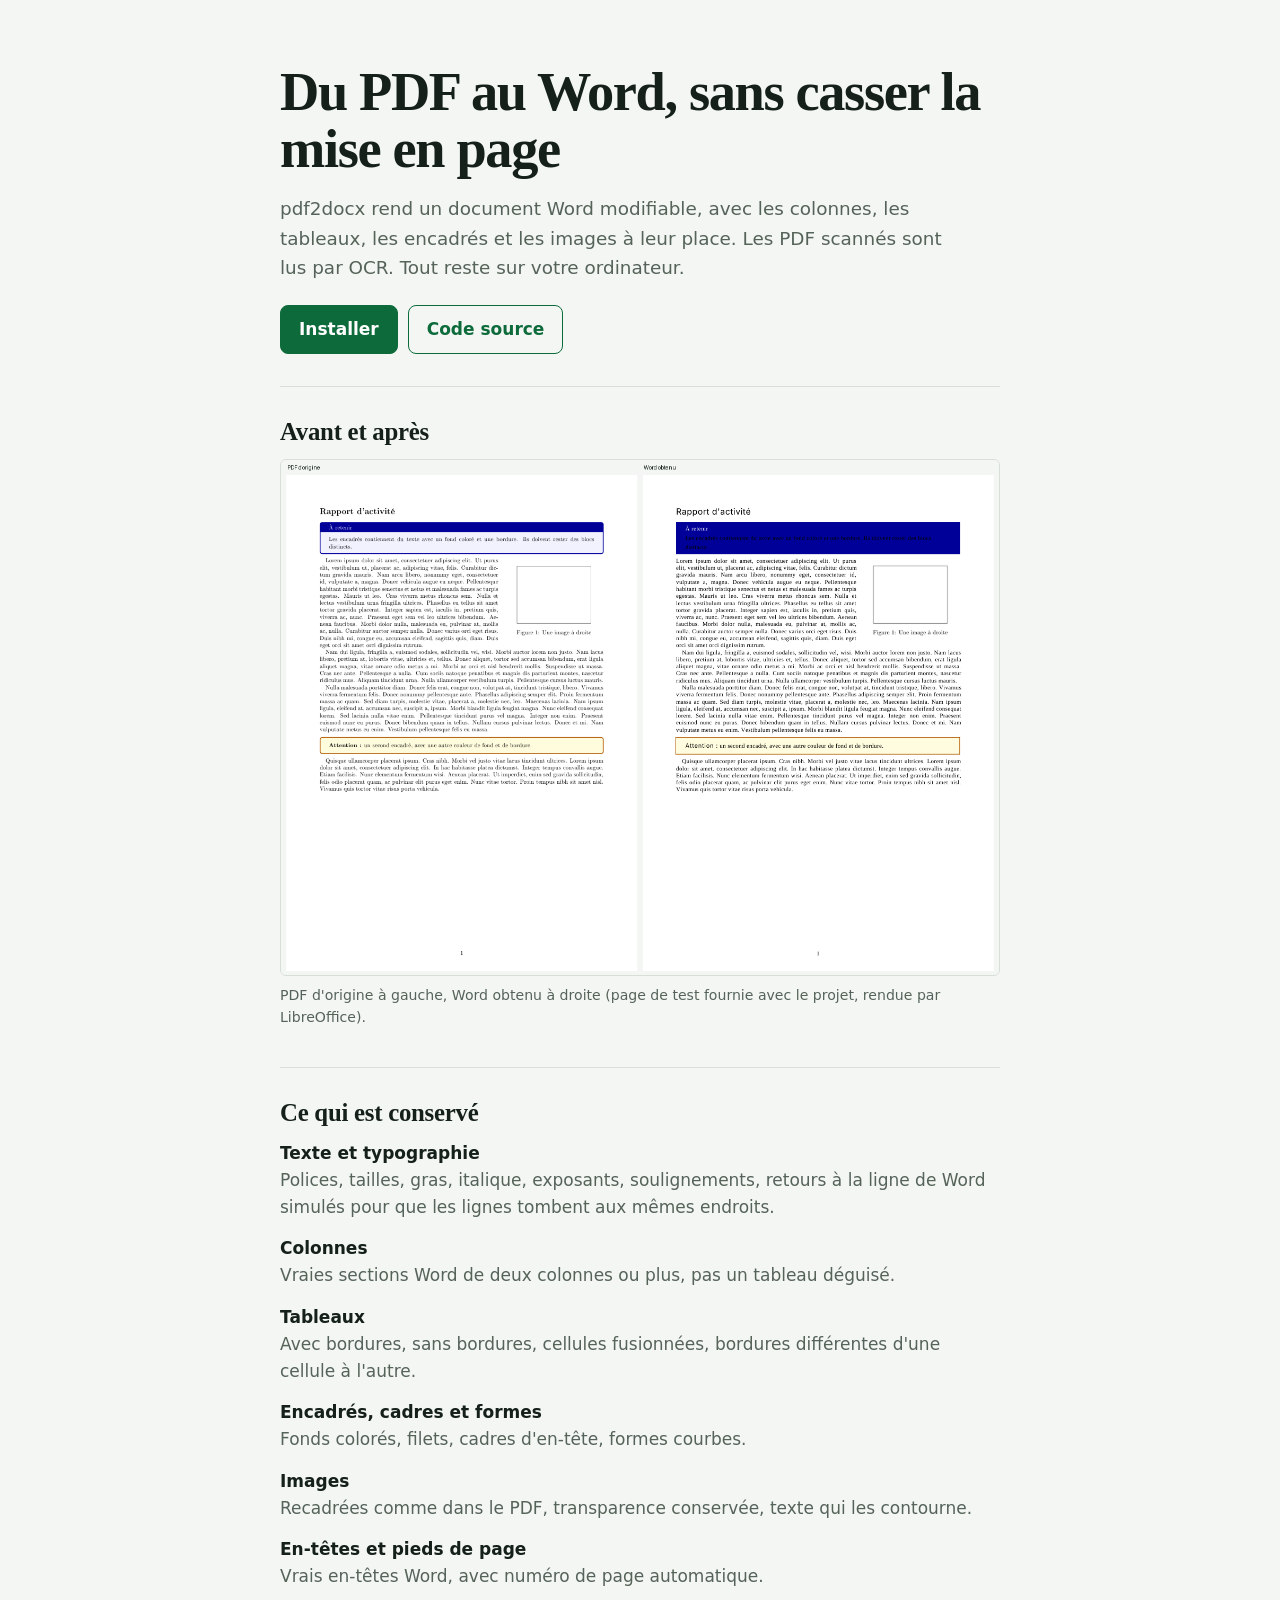
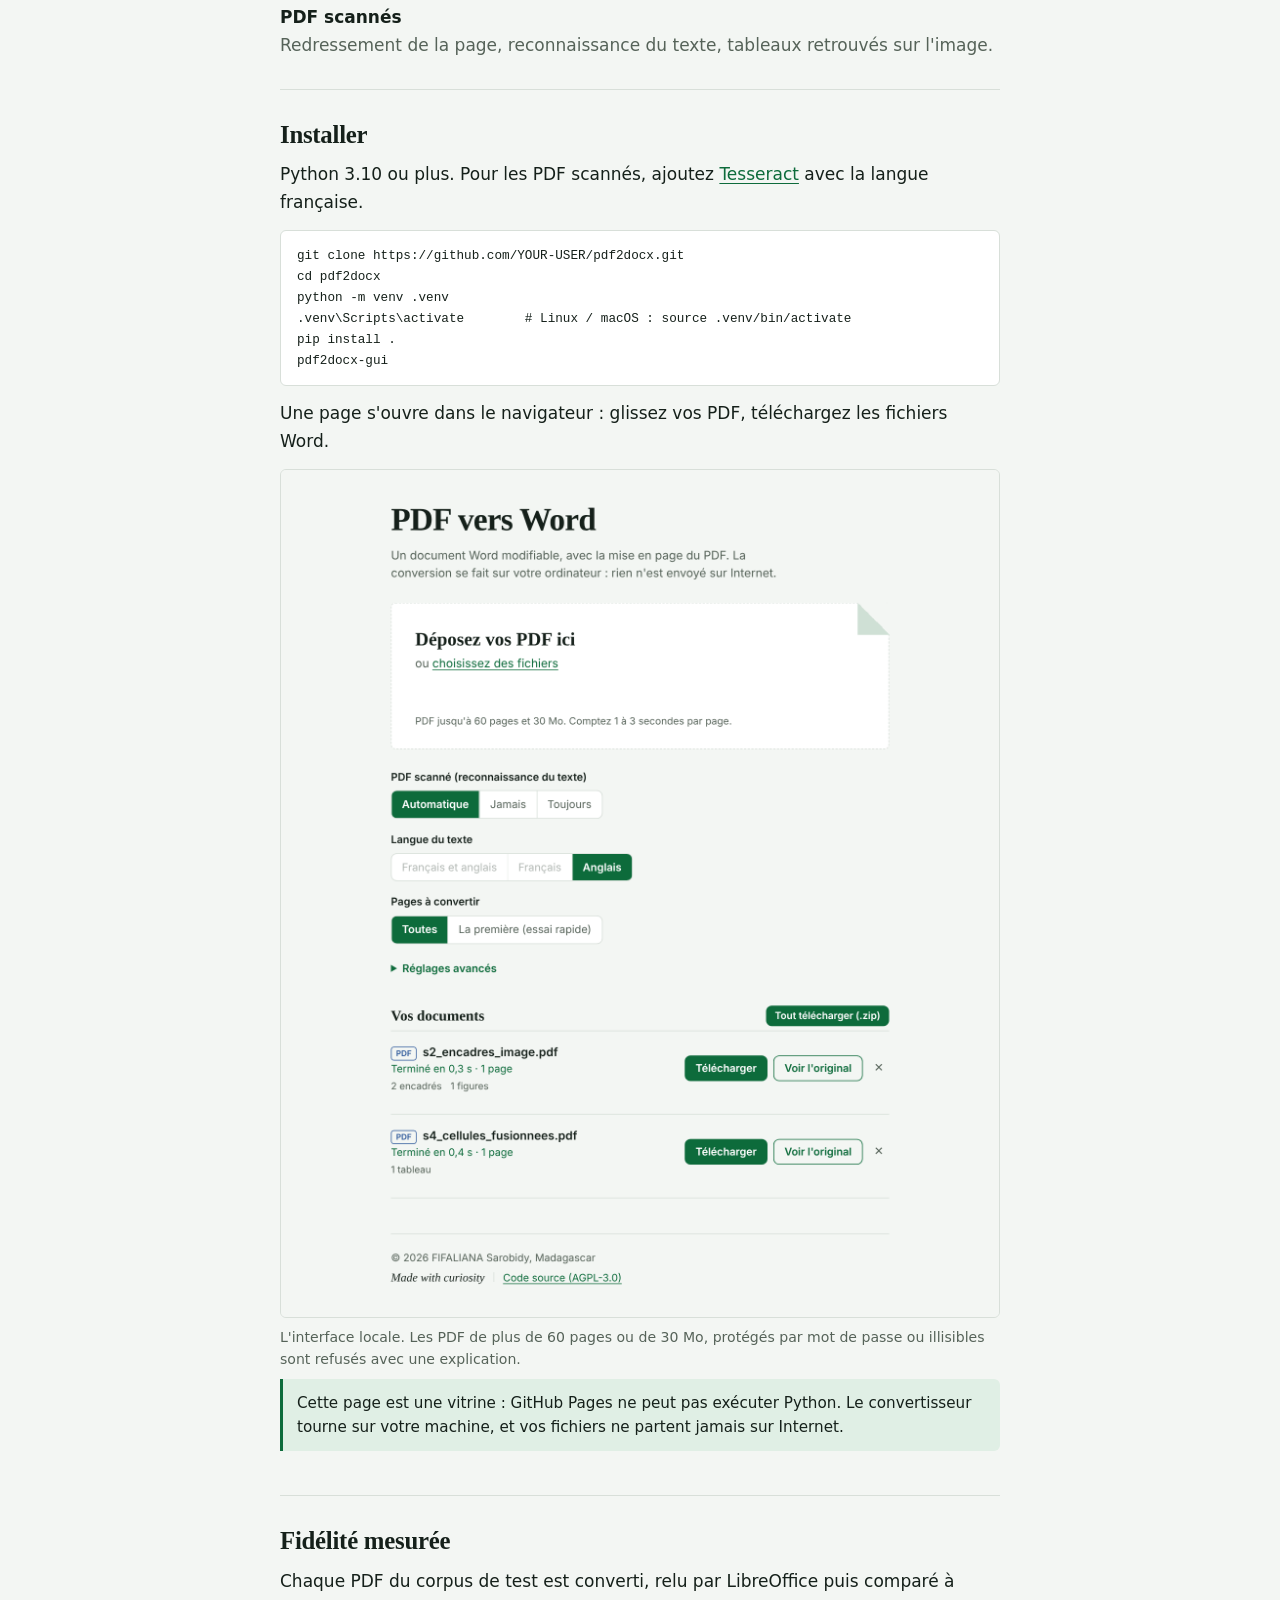
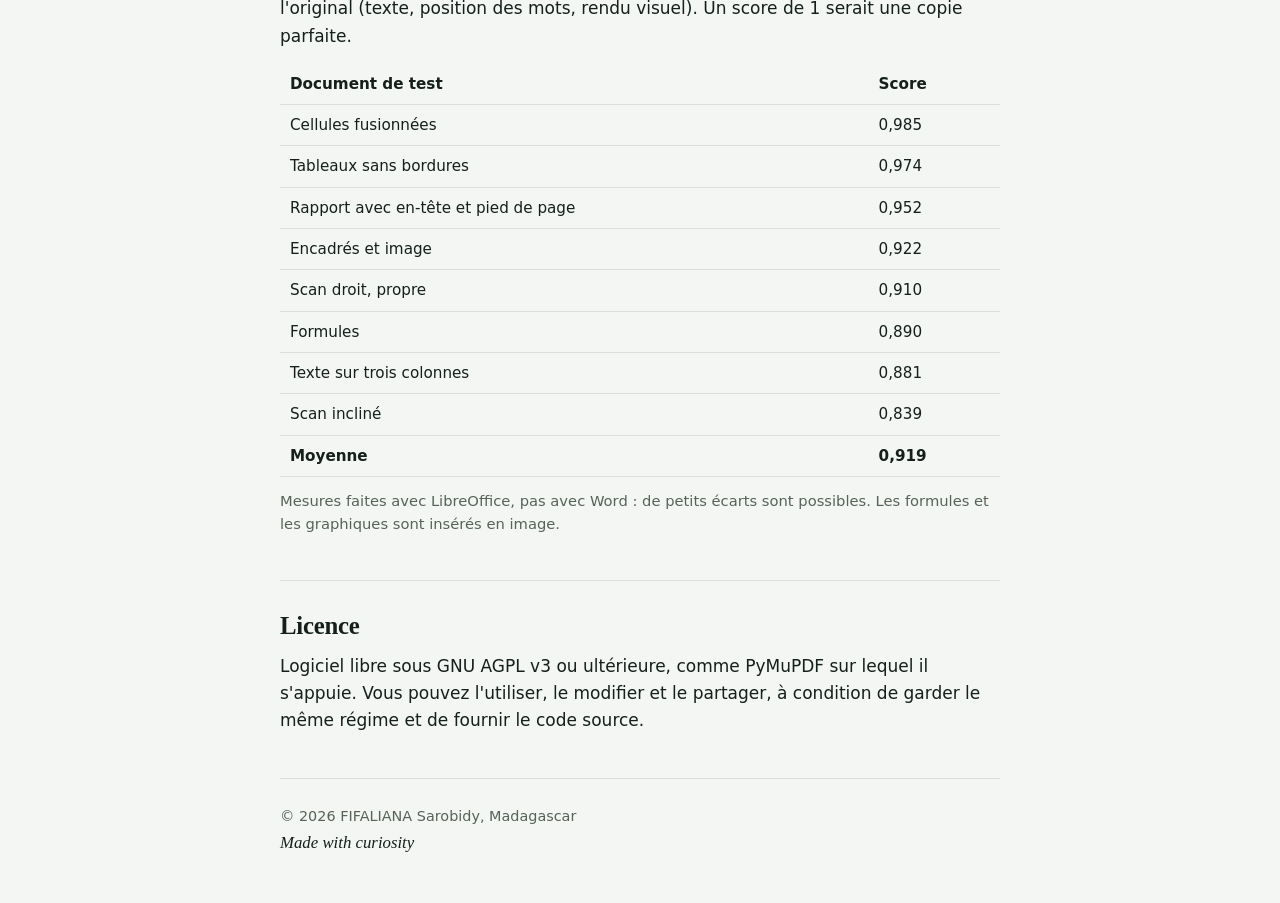
==== docs/index.html @ d8193ff2 "first commit" ====
<!doctype html>
<html lang="fr">
<head>
<meta charset="utf-8">
<meta name="viewport" content="width=device-width, initial-scale=1">
<title>pdf2docx : du PDF au Word, avec la mise en page</title>
<meta name="description" content="Convertit un PDF en document Word modifiable en gardant colonnes, tableaux, encadrés et scans. Gratuit, libre, sur votre ordinateur.">
<link rel="stylesheet" href="style.css">
</head>
<body>
<div class="wrap">
<header class="hero">
  <h1>Du PDF au Word, sans casser la mise en page</h1>
  <p class="lead">pdf2docx rend un document Word modifiable, avec les colonnes, les tableaux, les encadrés et les images à leur place. Les PDF scannés sont lus par OCR. Tout reste sur votre ordinateur.</p>
  <div class="cta">
    <a class="btn" href="#installer">Installer</a>
    <a class="btn ghost" id="repo" href="https://github.com/YOUR-USER/pdf2docx">Code source</a>
  </div>
</header>

<section aria-labelledby="t-avant">
  <h2 id="t-avant">Avant et après</h2>
  <figure>
    <img src="img/avant-apres.png" alt="À gauche, un PDF avec des encadrés colorés et une image. À droite, le Word obtenu, identique.">
    <figcaption>PDF d'origine à gauche, Word obtenu à droite (page de test fournie avec le projet, rendue par LibreOffice).</figcaption>
  </figure>
</section>

<section aria-labelledby="t-garde">
  <h2 id="t-garde">Ce qui est conservé</h2>
  <dl>
    <div><dt>Texte et typographie</dt><dd>Polices, tailles, gras, italique, exposants, soulignements, retours à la ligne de Word simulés pour que les lignes tombent aux mêmes endroits.</dd></div>
    <div><dt>Colonnes</dt><dd>Vraies sections Word de deux colonnes ou plus, pas un tableau déguisé.</dd></div>
    <div><dt>Tableaux</dt><dd>Avec bordures, sans bordures, cellules fusionnées, bordures différentes d'une cellule à l'autre.</dd></div>
    <div><dt>Encadrés, cadres et formes</dt><dd>Fonds colorés, filets, cadres d'en-tête, formes courbes.</dd></div>
    <div><dt>Images</dt><dd>Recadrées comme dans le PDF, transparence conservée, texte qui les contourne.</dd></div>
    <div><dt>En-têtes et pieds de page</dt><dd>Vrais en-têtes Word, avec numéro de page automatique.</dd></div>
    <div><dt>PDF scannés</dt><dd>Redressement de la page, reconnaissance du texte, tableaux retrouvés sur l'image.</dd></div>
  </dl>
</section>

<section id="installer" aria-labelledby="t-install">
  <h2 id="t-install">Installer</h2>
  <p>Python 3.10 ou plus. Pour les PDF scannés, ajoutez <a href="https://github.com/tesseract-ocr/tesseract">Tesseract</a> avec la langue française.</p>
<pre><code>git clone https://github.com/YOUR-USER/pdf2docx.git
cd pdf2docx
python -m venv .venv
.venv\Scripts\activate        # Linux / macOS : source .venv/bin/activate
pip install .
pdf2docx-gui</code></pre>
  <p>Une page s'ouvre dans le navigateur : glissez vos PDF, téléchargez les fichiers Word.</p>
  <figure>
    <img src="img/interface-resultat.png" alt="Interface : deux PDF convertis, avec les boutons Télécharger et Voir l'original.">
    <figcaption>L'interface locale. Les PDF de plus de 60 pages ou de 30 Mo, protégés par mot de passe ou illisibles sont refusés avec une explication.</figcaption>
  </figure>
  <p class="note">Cette page est une vitrine : GitHub Pages ne peut pas exécuter Python. Le convertisseur tourne sur votre machine, et vos fichiers ne partent jamais sur Internet.</p>
</section>

<section aria-labelledby="t-mesures">
  <h2 id="t-mesures">Fidélité mesurée</h2>
  <p>Chaque PDF du corpus de test est converti, relu par LibreOffice puis comparé à l'original (texte, position des mots, rendu visuel). Un score de 1 serait une copie parfaite.</p>
  <table>
    <thead><tr><th>Document de test</th><th>Score</th></tr></thead>
    <tbody>
      <tr><td>Cellules fusionnées</td><td class="n">0,985</td></tr>
      <tr><td>Tableaux sans bordures</td><td class="n">0,974</td></tr>
      <tr><td>Rapport avec en-tête et pied de page</td><td class="n">0,952</td></tr>
      <tr><td>Encadrés et image</td><td class="n">0,922</td></tr>
      <tr><td>Scan droit, propre</td><td class="n">0,910</td></tr>
      <tr><td>Formules</td><td class="n">0,890</td></tr>
      <tr><td>Texte sur trois colonnes</td><td class="n">0,881</td></tr>
      <tr><td>Scan incliné</td><td class="n">0,839</td></tr>
      <tr><td><strong>Moyenne</strong></td><td class="n"><strong>0,919</strong></td></tr>
    </tbody>
  </table>
  <p style="margin-top:12px;font-size:.92rem;color:var(--mut)">Mesures faites avec LibreOffice, pas avec Word : de petits écarts sont possibles. Les formules et les graphiques sont insérés en image.</p>
</section>

<section aria-labelledby="t-licence">
  <h2 id="t-licence">Licence</h2>
  <p>Logiciel libre sous GNU AGPL v3 ou ultérieure, comme PyMuPDF sur lequel il s'appuie. Vous pouvez l'utiliser, le modifier et le partager, à condition de garder le même régime et de fournir le code source.</p>
</section>

<footer>
  <p>© 2026 FIFALIANA Sarobidy, Madagascar</p>
  <p><span class="curious">Made with curiosity</span></p>
</footer>
</div>
</body>
</html>
---- docs/style.css ----
:root{--bg:#f3f6f3;--sheet:#fff;--ink:#15201a;--mut:#566359;--line:#d8dfd9;--green:#0d6b3b;--green-ink:#fff;--green-weak:#e0efe5;
  --serif:"Iowan Old Style","Palatino Linotype",Palatino,"Book Antiqua",Georgia,serif;--sans:system-ui,-apple-system,"Segoe UI",Roboto,Arial,sans-serif}
@media (prefers-color-scheme:dark){:root{--bg:#0f1612;--sheet:#17211b;--ink:#e8efea;--mut:#9bab9f;--line:#2a372e;--green:#58c68d;--green-ink:#07210f;--green-weak:#173225}}
*{box-sizing:border-box}[hidden]{display:none!important}
body{margin:0;background:var(--bg);color:var(--ink);font:17px/1.6 var(--sans)}
.wrap{max-width:760px;margin:0 auto;padding:0 20px}
header.hero{padding:64px 0 32px}
h1{font:600 clamp(2.2rem,7vw,3.4rem)/1.05 var(--serif);letter-spacing:-.025em;margin:0 0 16px}
h2{font:600 1.55rem/1.2 var(--serif);margin:0 0 12px;letter-spacing:-.01em}
p{margin:0 0 14px}.lead{font-size:1.15rem;color:var(--mut);max-width:58ch}
section{padding:30px 0;border-top:1px solid var(--line)}
a{color:var(--green);text-underline-offset:3px}
:focus-visible{outline:3px solid var(--green);outline-offset:3px;border-radius:4px}
.cta{display:flex;flex-wrap:wrap;gap:10px;margin-top:22px}
.btn{display:inline-block;padding:10px 18px;border-radius:8px;border:1px solid var(--green);background:var(--green);color:var(--green-ink);font-weight:600;text-decoration:none}
.btn.ghost{background:transparent;color:var(--green)}
figure{margin:0 0 8px}figure img{width:100%;height:auto;border:1px solid var(--line);border-radius:6px;display:block;background:var(--sheet)}
figcaption{margin-top:8px;font-size:.88rem;color:var(--mut)}
dl{margin:0;display:grid;gap:14px}dt{font-weight:600}dd{margin:0;color:var(--mut)}
pre{margin:0 0 14px;padding:14px 16px;overflow:auto;background:var(--sheet);border:1px solid var(--line);border-radius:6px;font:.88rem/1.5 ui-monospace,SFMono-Regular,Consolas,monospace}
code{font:.9em ui-monospace,SFMono-Regular,Consolas,monospace}
table{width:100%;border-collapse:collapse;font-size:.95rem}
th,td{text-align:left;padding:8px 10px;border-bottom:1px solid var(--line)}th{font-weight:600}td.n{font-variant-numeric:tabular-nums}
.note{padding:12px 14px;border-left:3px solid var(--green);background:var(--green-weak);border-radius:0 6px 6px 0;font-size:.95rem}
footer{padding:26px 0 44px;border-top:1px solid var(--line);color:var(--mut);font-size:.9rem}
footer p{margin:0 0 4px}.curious{font:italic 1.05rem var(--serif);color:var(--ink)}
.sep{display:inline-block;width:1px;height:.9em;background:var(--line);margin:0 12px;vertical-align:-1px}
@media (prefers-reduced-motion:reduce){*{transition:none!important;animation:none!important}}
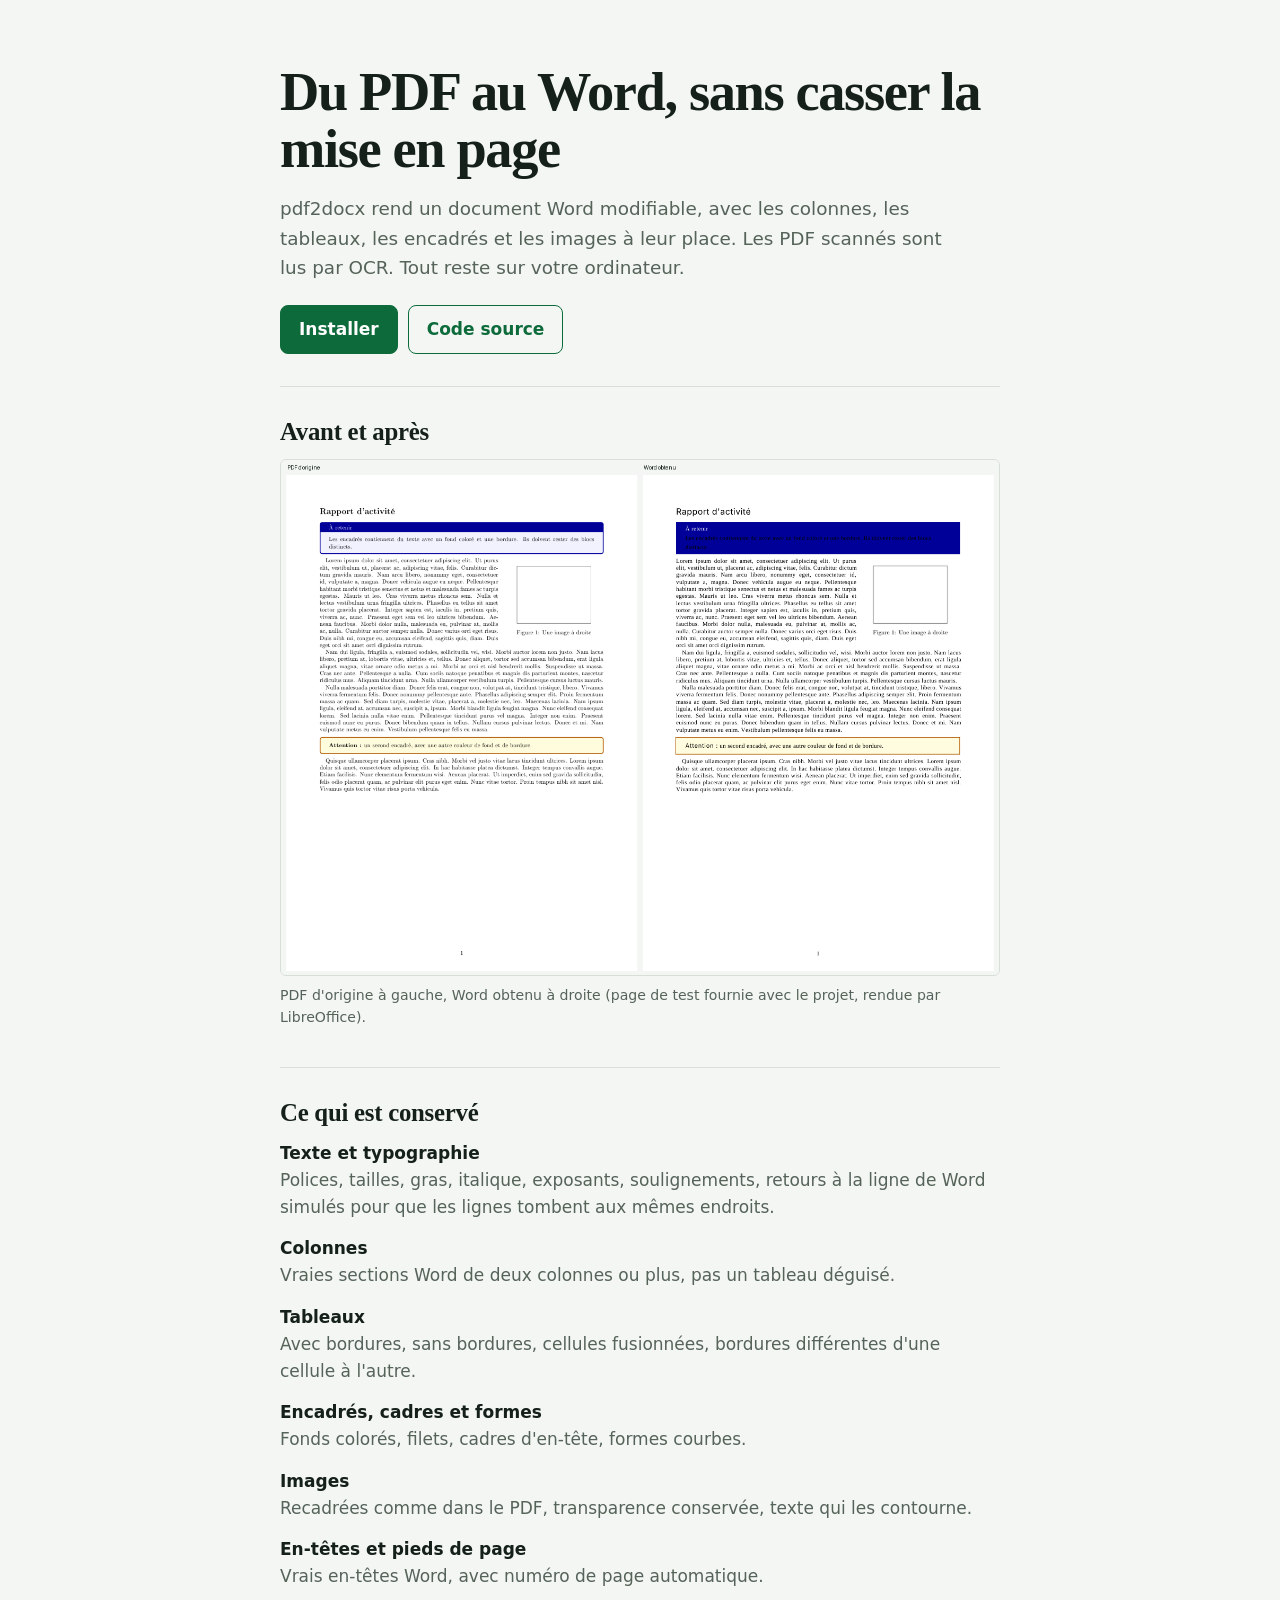
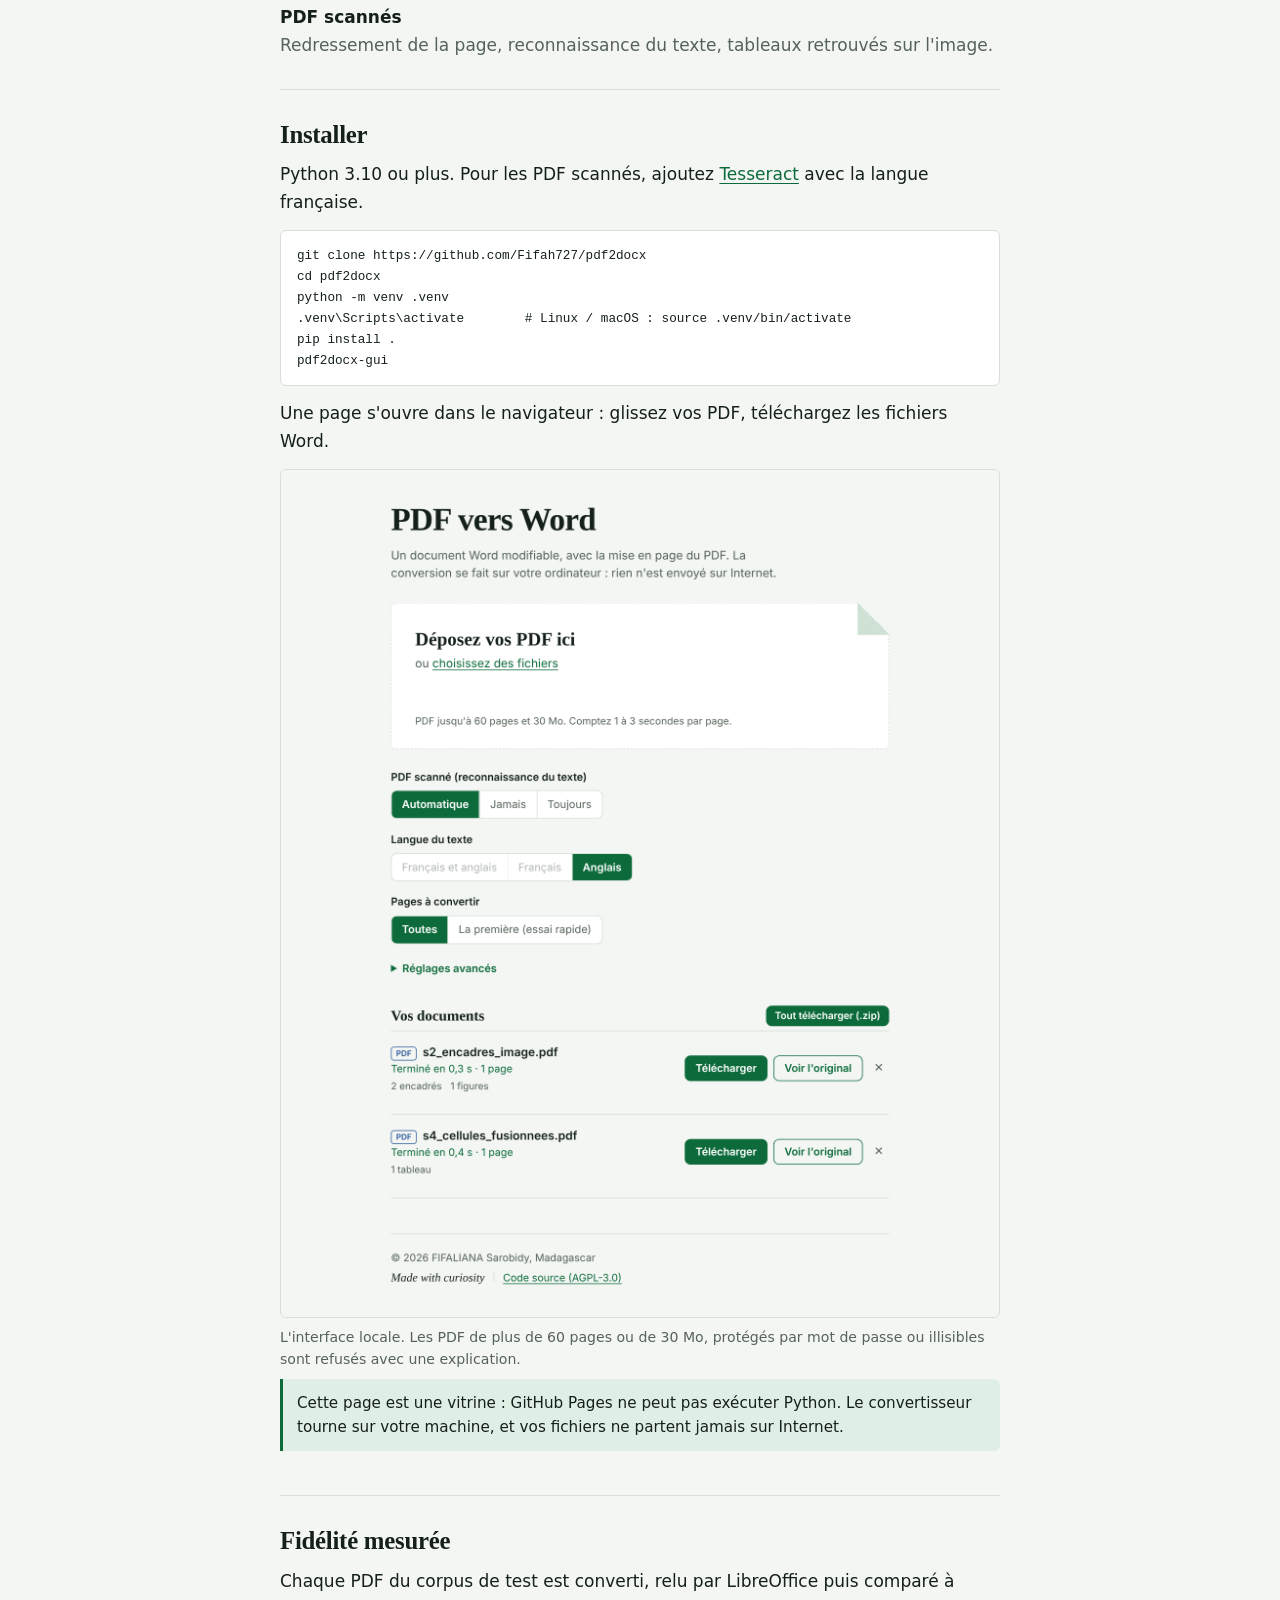
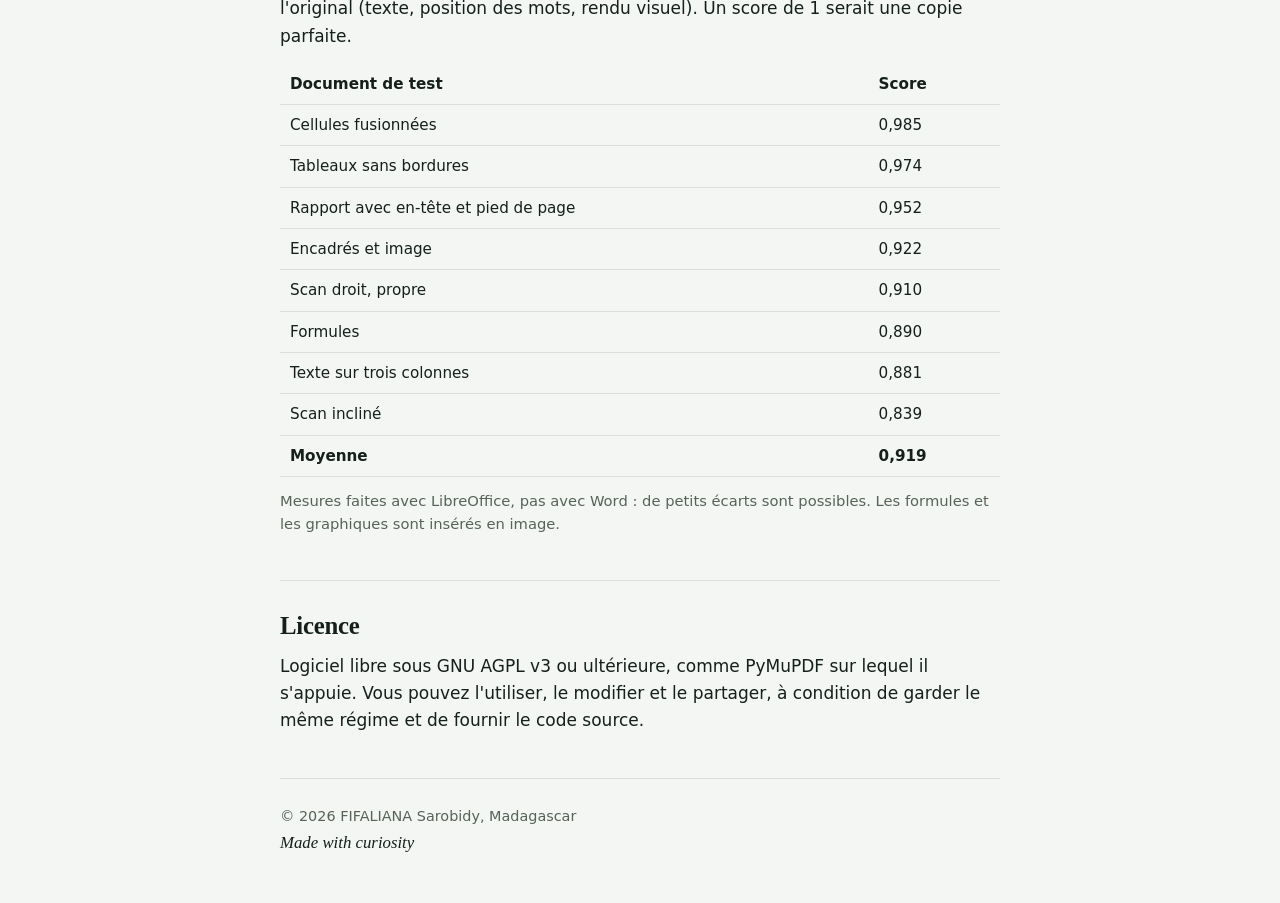
==== commit c101aeb0: "link: changed repository link" ====
--- a/docs/index.html
+++ b/docs/index.html
@@ -42,7 +42,7 @@
 <section id="installer" aria-labelledby="t-install">
   <h2 id="t-install">Installer</h2>
   <p>Python 3.10 ou plus. Pour les PDF scannés, ajoutez <a href="https://github.com/tesseract-ocr/tesseract">Tesseract</a> avec la langue française.</p>
-<pre><code>git clone https://github.com/YOUR-USER/pdf2docx.git
+<pre><code>git clone https://github.com/Fifah727/pdf2docx
 cd pdf2docx
 python -m venv .venv
 .venv\Scripts\activate        # Linux / macOS : source .venv/bin/activate
